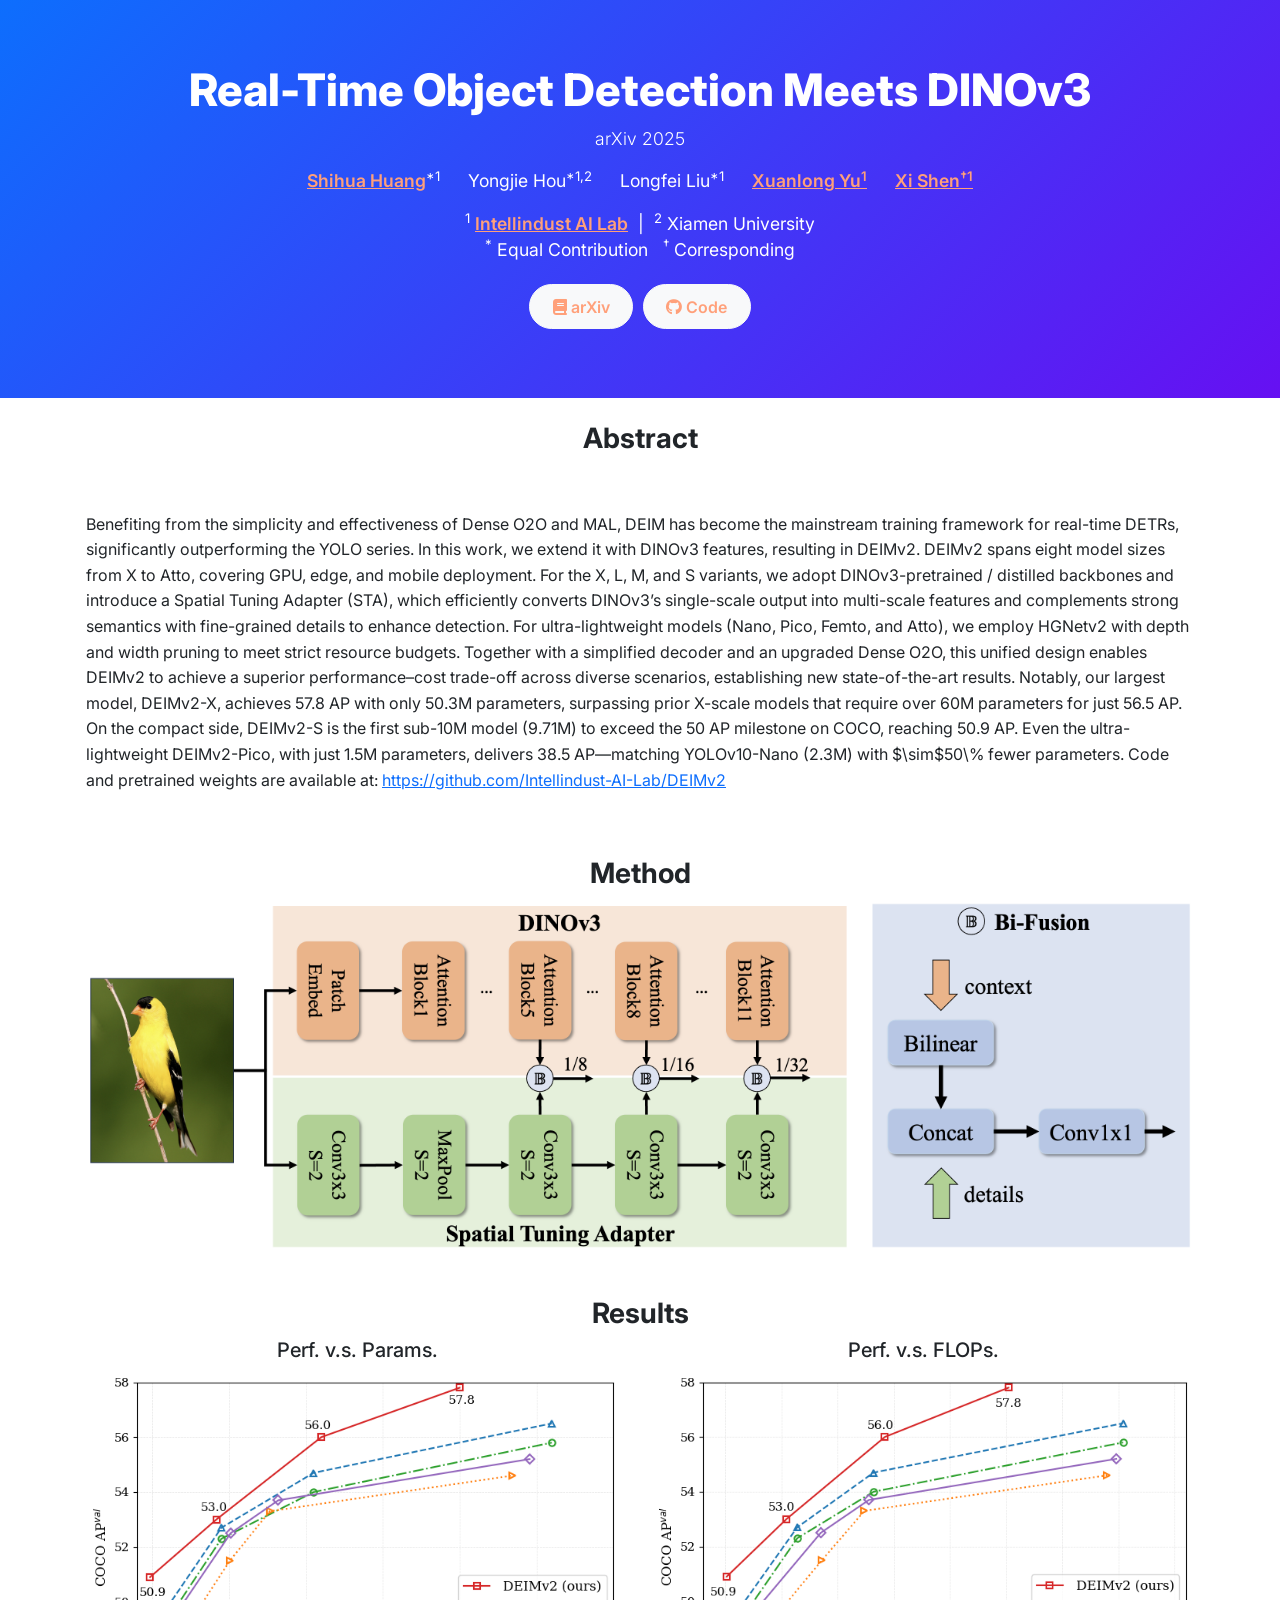
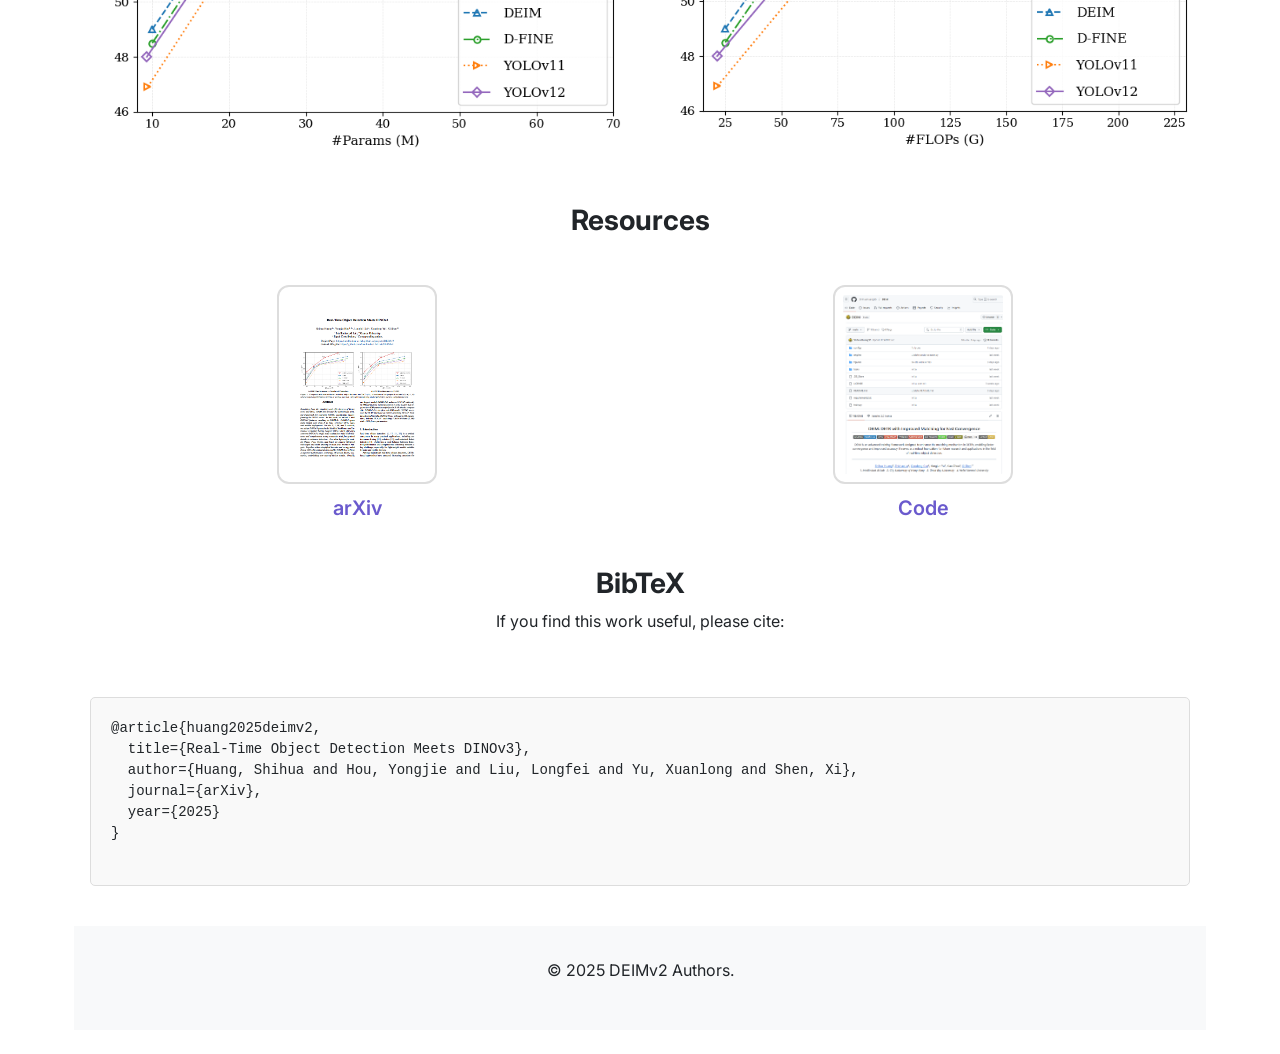
==== projects/DEIMv2/index.html @ 90c1ca6a "Update index.html update arxiv link" ====
<!DOCTYPE html>
<html lang="en">
<head>
  <title>DEIMv2</title>
  <meta charset="utf-8">
  <meta name="description" content="Real-Time Object Detection Meets DINOv3">
  <meta name="viewport" content="width=device-width, initial-scale=1">

  <!-- Open Graph / Social -->
  <meta property="og:title" content="DEIMv2"/>
  <meta property="og:description" content="Real-Time Object Detection Meets DINOv3"/>
  <meta property="og:type" content="website"/>
  <meta property="og:url" content="https://intellindust-ai-lab.github.io/projects/DEIMv2/"/>
  <meta property="og:image" content="resrc/DEIM.png"/>

  <!-- Twitter -->
  <meta name="twitter:card" content="summary_large_image"/>
  <meta name="twitter:title" content="DEIMv2"/>
  <meta name="twitter:description" content="Real-Time Object Detection Meets DINOv3"/>
  <meta name="twitter:image" content="resrc/teaser_a.png"/>

  <!-- Fonts & CSS -->
  <link href="https://fonts.googleapis.com/css2?family=Inter:wght@400;600;800&display=swap" rel="stylesheet">
  <link href="https://cdn.jsdelivr.net/npm/bootstrap@5.3.2/dist/css/bootstrap.min.css" rel="stylesheet">
  <link href="https://cdnjs.cloudflare.com/ajax/libs/font-awesome/6.4.0/css/all.min.css" rel="stylesheet">

  <style>
    body { font-family: 'Inter', sans-serif; }
    h1, h2, h3, h4 { font-weight: 700; }

    .hero {
      text-align: center;
      padding: 4rem 1rem;
      background: linear-gradient(135deg, #0d6efd, #6610f2);
      color: white;
    }
    .hero h1 { font-size: 2.8rem; font-weight: 800; }
    .hero p { font-size: 1.1rem; }
    .hero a {
              color: #FFA07A !important;
              font-weight: 600;
            }
            .hero a:hover {
              color: #ffd700 !important; /* gold hover */
            }

    .btn-custom {
      margin: 0.3rem;
      border-radius: 2rem;
      padding: 0.6rem 1.4rem;
    }

    .section { padding: 1.5rem 1rem; }
    .img-hover:hover { transform: scale(1.03); transition: 0.3s ease; }
    pre { background: #f8f9fa; padding: 1rem; border-radius: 0.5rem; }
    footer { padding: 2rem; text-align: center; background: #f8f9fa; margin-top: 2rem; }

    /* 📱 Mobile adjustments */
    @media (max-width: 768px) {
      .hero { padding: 2rem 1rem; }
      .hero h1 { font-size: 1.8rem; }
      .hero p { font-size: 1rem; }
      .section { padding: 2rem 1rem; }
      pre { font-size: 0.85rem; overflow-x: auto; }
    }

    /* 让所有资源卡片里的图片统一高度、底端对齐 */
  .res-card {
    display: flex;
    flex-direction: column;
    align-items: center;
    justify-content: flex-end;
    height: 100%;
    padding: 15px;
    border-radius: 15px;
    background: #ffffff0d; /* 半透明背景，可选 */
    transition: transform 0.2s ease, box-shadow 0.2s ease;
  }

  .res-card img {
    max-height: 200px; /* 控制统一高度 */
    object-fit: contain; /* 保证比例 */
    border: 2px solid #ddd; /* 图片边框 */
    border-radius: 12px;
    padding: 8px;
    background: #fff; /* 白色背景衬托图标 */
    transition: border-color 0.3s ease, transform 0.2s ease;
  }

  .res-card:hover {
    transform: translateY(-5px);
    box-shadow: 0 8px 20px rgba(0,0,0,0.2);
  }

  .res-card img:hover {
    border-color: #6a5acd; /* hover 时边框高亮（紫色系） */
    transform: scale(1.05);
  }

  .res-card h5 {
    margin-top: 12px;
    font-weight: 600;
    color: #6a5acd; /* 浅色文字，与紫色背景协调 */
}
  </style>
</head>
<body>

<!-- Hero Section -->
<div class="hero">
  <h1>Real-Time Object Detection Meets DINOv3</h1>
  <p class="lead">arXiv 2025</p>
  <p class="author-list">
    <a href="http://www.shihuahuang.cn/">Shihua Huang</a><sup>*1</sup> &emsp;
    Yongjie Hou<sup>*1,2</sup> &emsp;
    Longfei Liu<sup>*1</sup> &emsp;
    <a href="https://xuanlong-yu.github.io/"> Xuanlong Yu<sup>1</sup></a> &emsp;
    <a href="https://xishen0220.github.io/">Xi Shen<sup>†1</sup></a>
  </p>
  <p>
    <sup>1</sup> <a href="https://github.com/Intellindust-AI-Lab">Intellindust AI Lab</a> &nbsp;|&nbsp;
    <sup>2</sup> Xiamen University <br>
    <sup>*</sup> Equal Contribution &nbsp; <sup>†</sup> Corresponding
  </p>
  <div class="d-flex justify-content-center flex-wrap">
    <a href="https://arxiv.org/pdf/2509.20787" class="btn btn-light btn-custom"><i class="fas fa-book"></i> arXiv</a>
    <a href="https://github.com/Intellindust-AI-Lab/DEIMv2" class="btn btn-light btn-custom"><i class="fab fa-github"></i> Code</a>
    <!--  <a href="resrc/DEIM-Slides.pdf" class="btn btn-light btn-custom"><i class="fas fa-file-powerpoint"></i> Slides</a>
    <a href="resrc/CVPR2025_DEIM_poster.pdf" class="btn btn-light btn-custom"><i class="fas fa-image"></i> Poster</a>-->
  </div>
</div>


<!-- Abstract -->
<div class="container section text-center">
  <h3>Abstract</h3>
</div>
<div class="container section">
  <p style="line-height:1.6;">
    Benefiting from the simplicity and effectiveness of Dense O2O and MAL, DEIM has become the mainstream training framework for real-time DETRs, significantly outperforming the YOLO series. 
    In this work, we extend it with DINOv3 features, resulting in DEIMv2. DEIMv2 spans eight model sizes from X to Atto, covering GPU, edge, and mobile deployment. 
    For the X, L, M, and S variants, we adopt DINOv3-pretrained / distilled backbones and introduce a Spatial Tuning Adapter (STA), which efficiently converts DINOv3’s single-scale output into multi-scale features and complements strong semantics with fine-grained details to enhance detection. 
    For ultra-lightweight models (Nano, Pico, Femto, and Atto), we employ HGNetv2 with depth and width pruning to meet strict resource budgets. 
    Together with a simplified decoder and an upgraded Dense O2O, this unified design enables DEIMv2 to achieve a superior performance–cost trade-off across diverse scenarios, establishing new state-of-the-art results.
    Notably, our largest model, DEIMv2-X, achieves 57.8 AP with only 50.3M parameters, surpassing prior X-scale models that require over 60M parameters for just 56.5 AP. On the compact side, DEIMv2-S is the first sub-10M model (9.71M) to exceed the 50 AP milestone on COCO, reaching 50.9 AP. Even the ultra-lightweight DEIMv2-Pico, with just 1.5M parameters, delivers 38.5 AP—matching YOLOv10-Nano (2.3M) with $\sim$50\% fewer parameters. Code and pretrained weights are available at: <a href="https://github.com/Intellindust-AI-Lab/DEIMv2">https://github.com/Intellindust-AI-Lab/DEIMv2</a>
  </p>
</div>

<!-- Method -->
<div class="container section text-center">
  <h3>Method</h3>
  <img src="resrc/STA.png" alt="DEIMv2 STA method diagram" class="img-fluid img-hover">
</div>

<!-- Results -->
<div class="container section text-center">
  <h3>Results</h3>
  <div class="row text-center g-4">
    <div class="col-md-6 col-12">
      <h5>Perf. v.s. Params.</h5>
      <img src="resrc/teaser_a.png" alt="Convergence" class="img-fluid img-hover">
    </div>
    <div class="col-md-6 col-12">
      <h5>Perf. v.s. FLOPs.</h5>
      <img src="resrc/teaser_b.png" alt="Performance" class="img-fluid img-hover">
    </div>
  </div>
</div>

<!-- Resources -->
<div class="container section text-center">
  <h3>Resources</h3>
  <br>
  <div class="row g-6">
    <div class="col-md-6 col-12">
      <div class="res-card">
        <a href="https://arxiv.org/pdf/2509.20787">
          <img src="resrc/arxiv.png" alt="arxiv" class="img-fluid img-hover">
        </a>
        <h5>arXiv</h5>
      </div>
    </div>

    <div class="col-md-6 col-12">
      <div class="res-card">
        <a href="https://github.com/Intellindust-AI-Lab/DEIMv2">
          <img src="resrc/github.png" alt="github" class="img-fluid img-hover">
        </a>
        <h5>Code</h5>
      </div>
    </div>
    <!-- 
    <div class="col-md-4 col-12">
      <div class="res-card">
        <a href="resrc/DEIM-Slides.pdf">
          <img src="resrc/slides.png" alt="slides" class="img-fluid img-hover">
        </a>
        <h5>Slides</h5>
      </div>
    </div>-- >
  </div>
</div>

<!-- BibTeX -->
<div class="container section text-center">
  <h3>BibTeX</h3>
  <p>If you find this work useful, please cite:</p>
</div>
<div class="container section">
  <pre style="background-color: #f9f9f9; padding: 20px; border-radius: 5px; border: 1px solid #ddd; font-size: 14px; text-align: left; white-space: pre-wrap; word-wrap: break-word;">
@article{huang2025deimv2,
  title={Real-Time Object Detection Meets DINOv3},
  author={Huang, Shihua and Hou, Yongjie and Liu, Longfei and Yu, Xuanlong and Shen, Xi},
  journal={arXiv},
  year={2025}
}
  </pre>
</div>

<!-- Footer -->
<footer>
  <p>&#169; 2025 DEIMv2 Authors.</p>
</footer>

<script src="https://cdn.jsdelivr.net/npm/bootstrap@5.3.2/dist/js/bootst
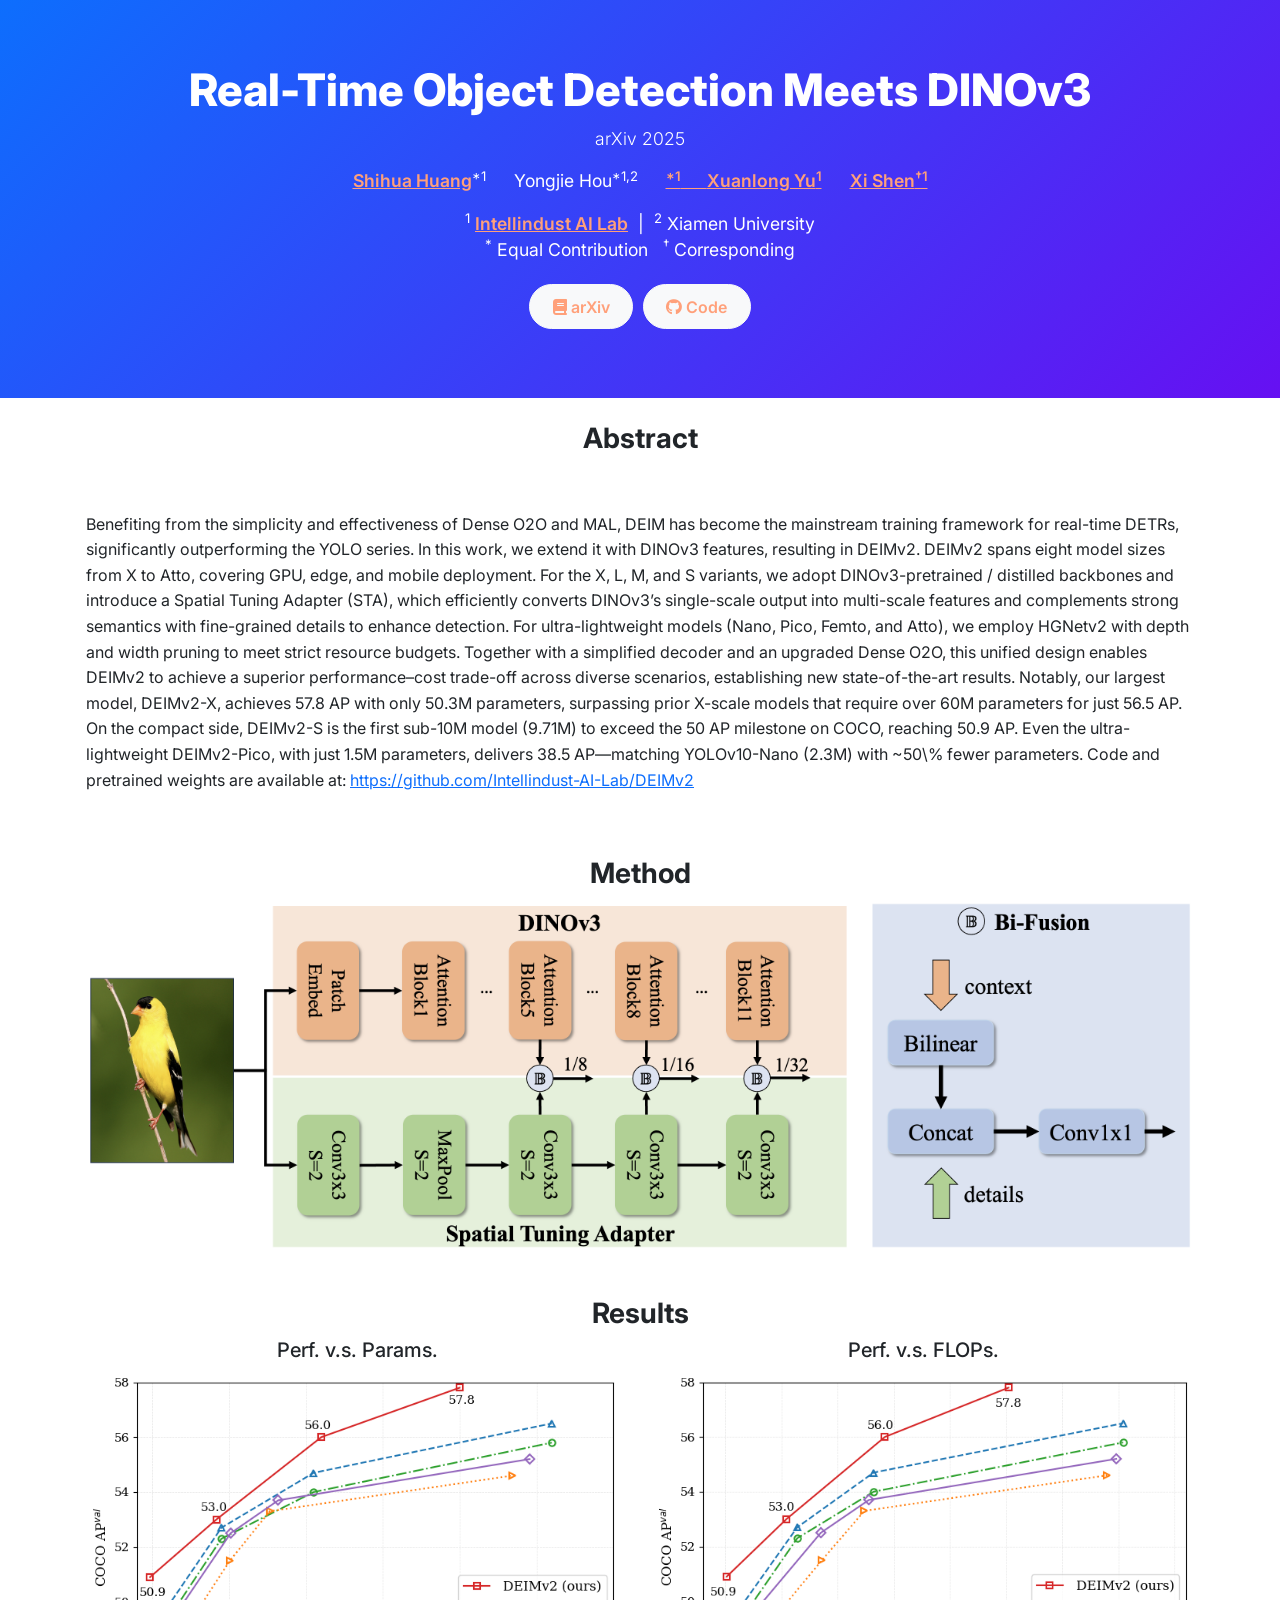
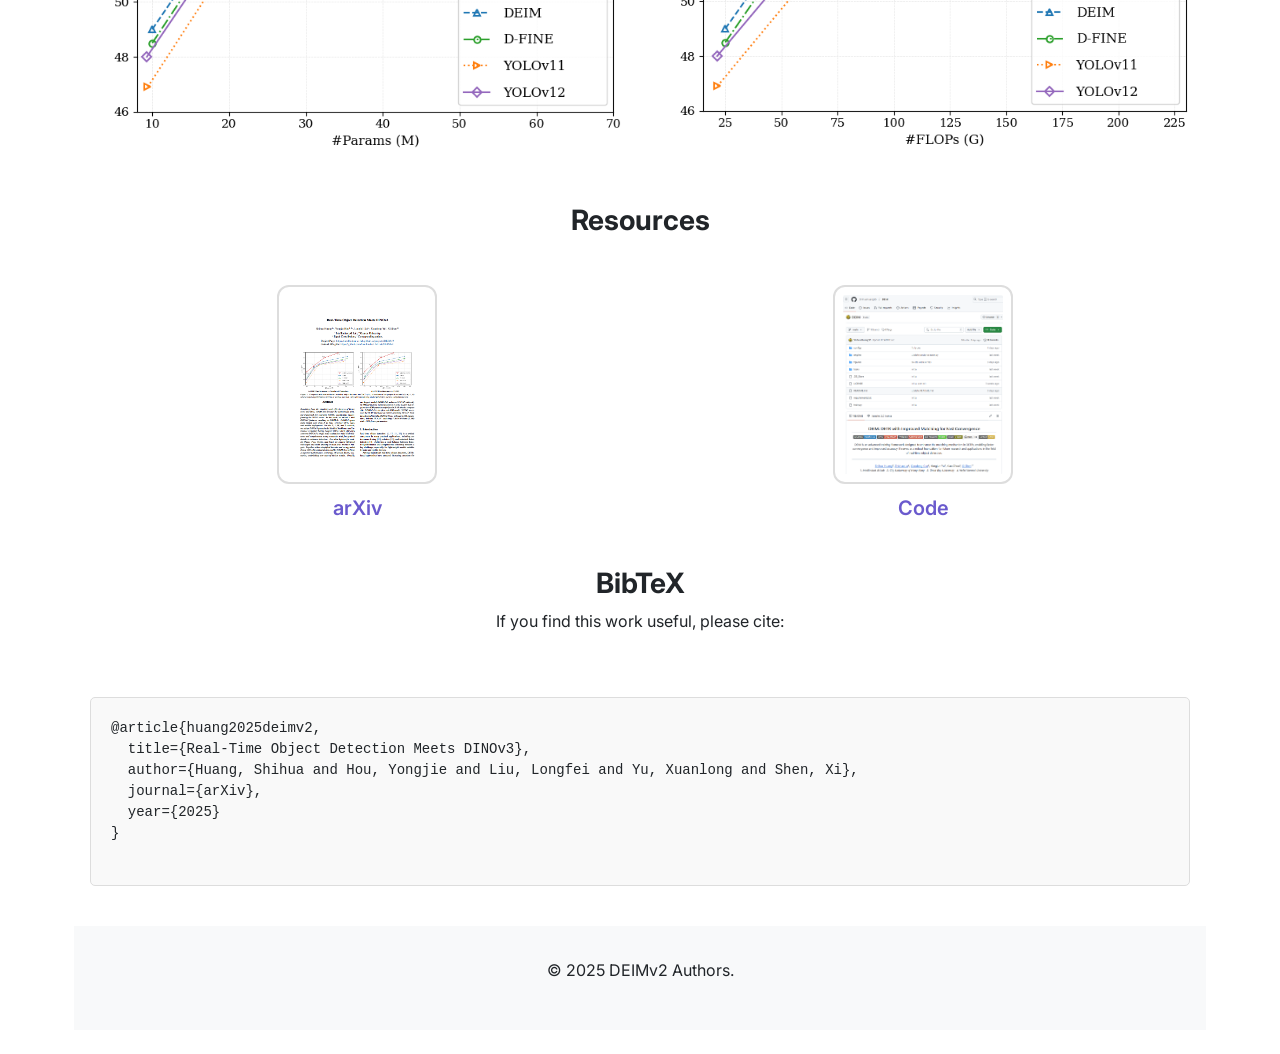
==== commit ac5d8239: "Update index.html" ====
--- a/projects/DEIMv2/index.html
+++ b/projects/DEIMv2/index.html
@@ -113,7 +113,7 @@
   <p class="author-list">
     <a href="http://www.shihuahuang.cn/">Shihua Huang</a><sup>*1</sup> &emsp;
     Yongjie Hou<sup>*1,2</sup> &emsp;
-    Longfei Liu<sup>*1</sup> &emsp;
+    <a href="https://capsule2077.github.io/" Longfei Liu</a><sup>*1</sup> &emsp;
     <a href="https://xuanlong-yu.github.io/"> Xuanlong Yu<sup>1</sup></a> &emsp;
     <a href="https://xishen0220.github.io/">Xi Shen<sup>†1</sup></a>
   </p>
@@ -142,7 +142,7 @@
     For the X, L, M, and S variants, we adopt DINOv3-pretrained / distilled backbones and introduce a Spatial Tuning Adapter (STA), which efficiently converts DINOv3’s single-scale output into multi-scale features and complements strong semantics with fine-grained details to enhance detection. 
     For ultra-lightweight models (Nano, Pico, Femto, and Atto), we employ HGNetv2 with depth and width pruning to meet strict resource budgets. 
     Together with a simplified decoder and an upgraded Dense O2O, this unified design enables DEIMv2 to achieve a superior performance–cost trade-off across diverse scenarios, establishing new state-of-the-art results.
-    Notably, our largest model, DEIMv2-X, achieves 57.8 AP with only 50.3M parameters, surpassing prior X-scale models that require over 60M parameters for just 56.5 AP. On the compact side, DEIMv2-S is the first sub-10M model (9.71M) to exceed the 50 AP milestone on COCO, reaching 50.9 AP. Even the ultra-lightweight DEIMv2-Pico, with just 1.5M parameters, delivers 38.5 AP—matching YOLOv10-Nano (2.3M) with $\sim$50\% fewer parameters. Code and pretrained weights are available at: <a href="https://github.com/Intellindust-AI-Lab/DEIMv2">https://github.com/Intellindust-AI-Lab/DEIMv2</a>
+    Notably, our largest model, DEIMv2-X, achieves 57.8 AP with only 50.3M parameters, surpassing prior X-scale models that require over 60M parameters for just 56.5 AP. On the compact side, DEIMv2-S is the first sub-10M model (9.71M) to exceed the 50 AP milestone on COCO, reaching 50.9 AP. Even the ultra-lightweight DEIMv2-Pico, with just 1.5M parameters, delivers 38.5 AP—matching YOLOv10-Nano (2.3M) with ~50\% fewer parameters. Code and pretrained weights are available at: <a href="https://github.com/Intellindust-AI-Lab/DEIMv2">https://github.com/Intellindust-AI-Lab/DEIMv2</a>
   </p>
 </div>
 
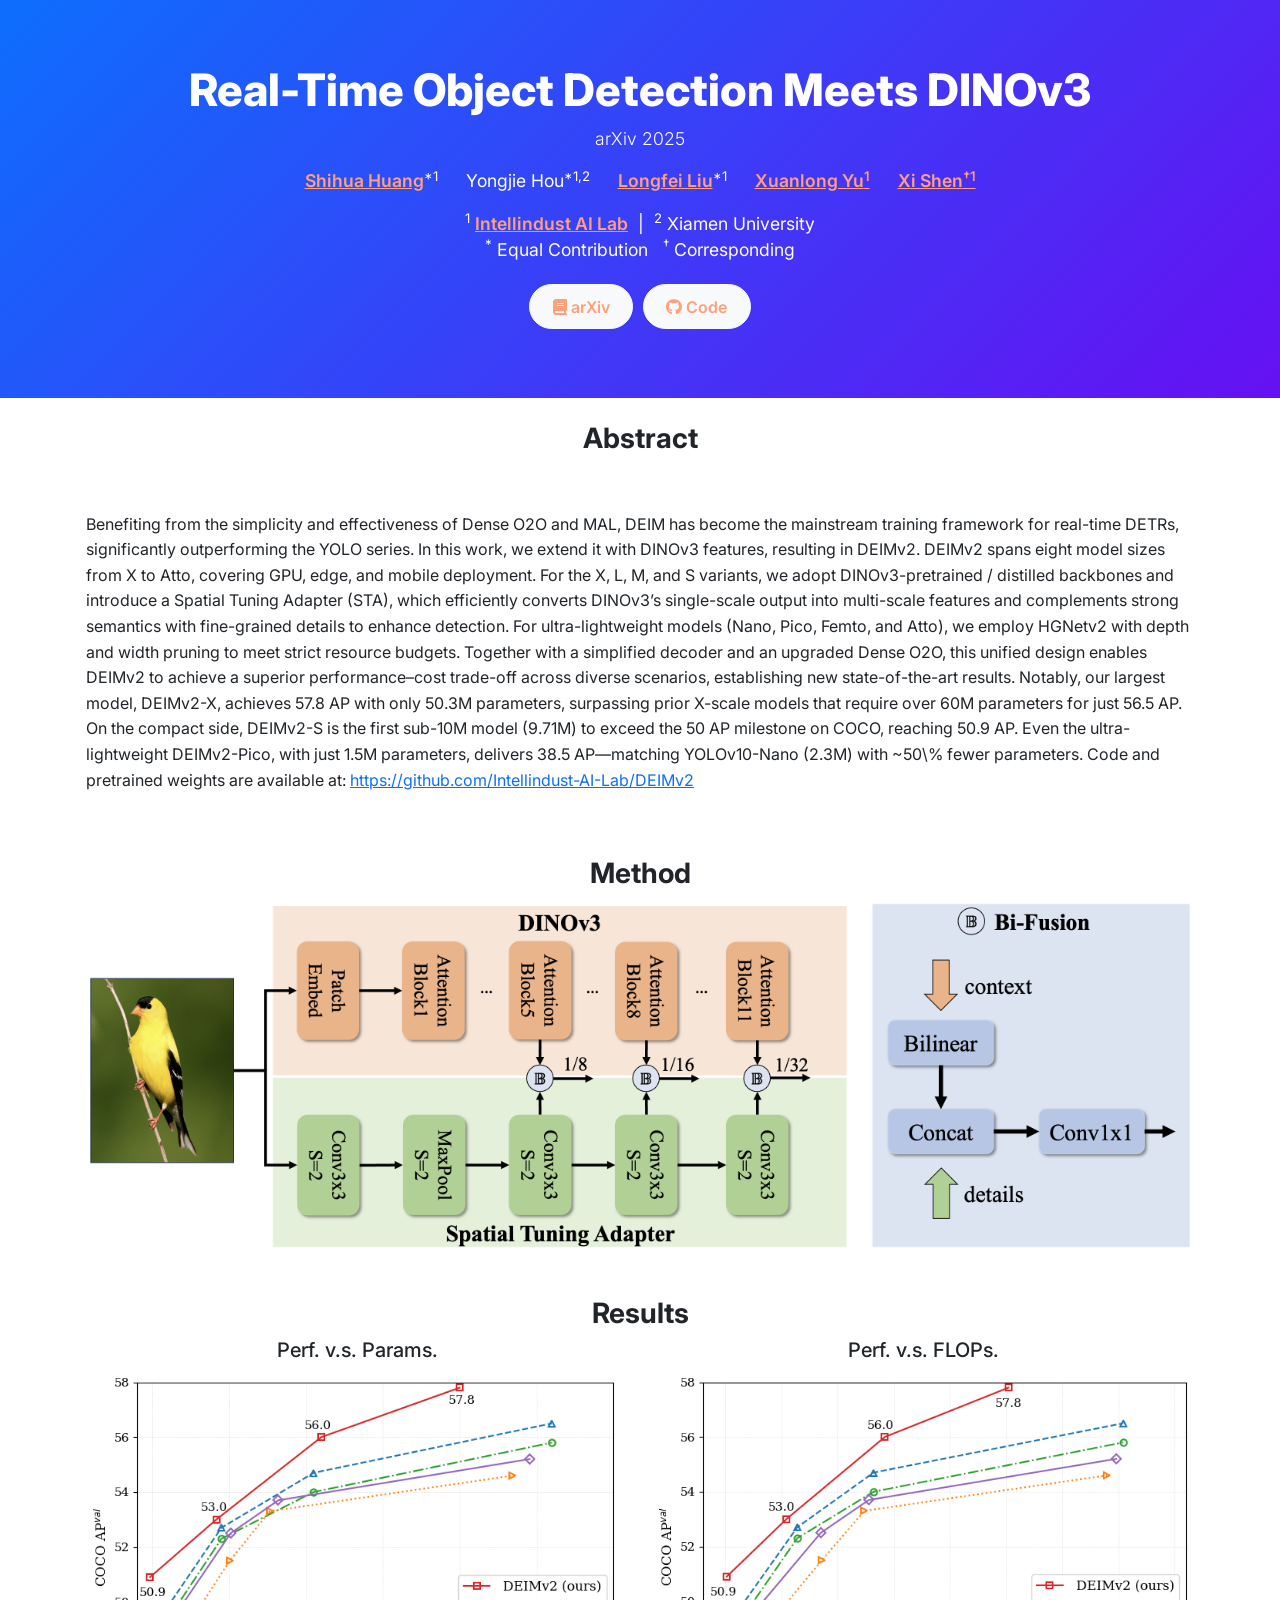
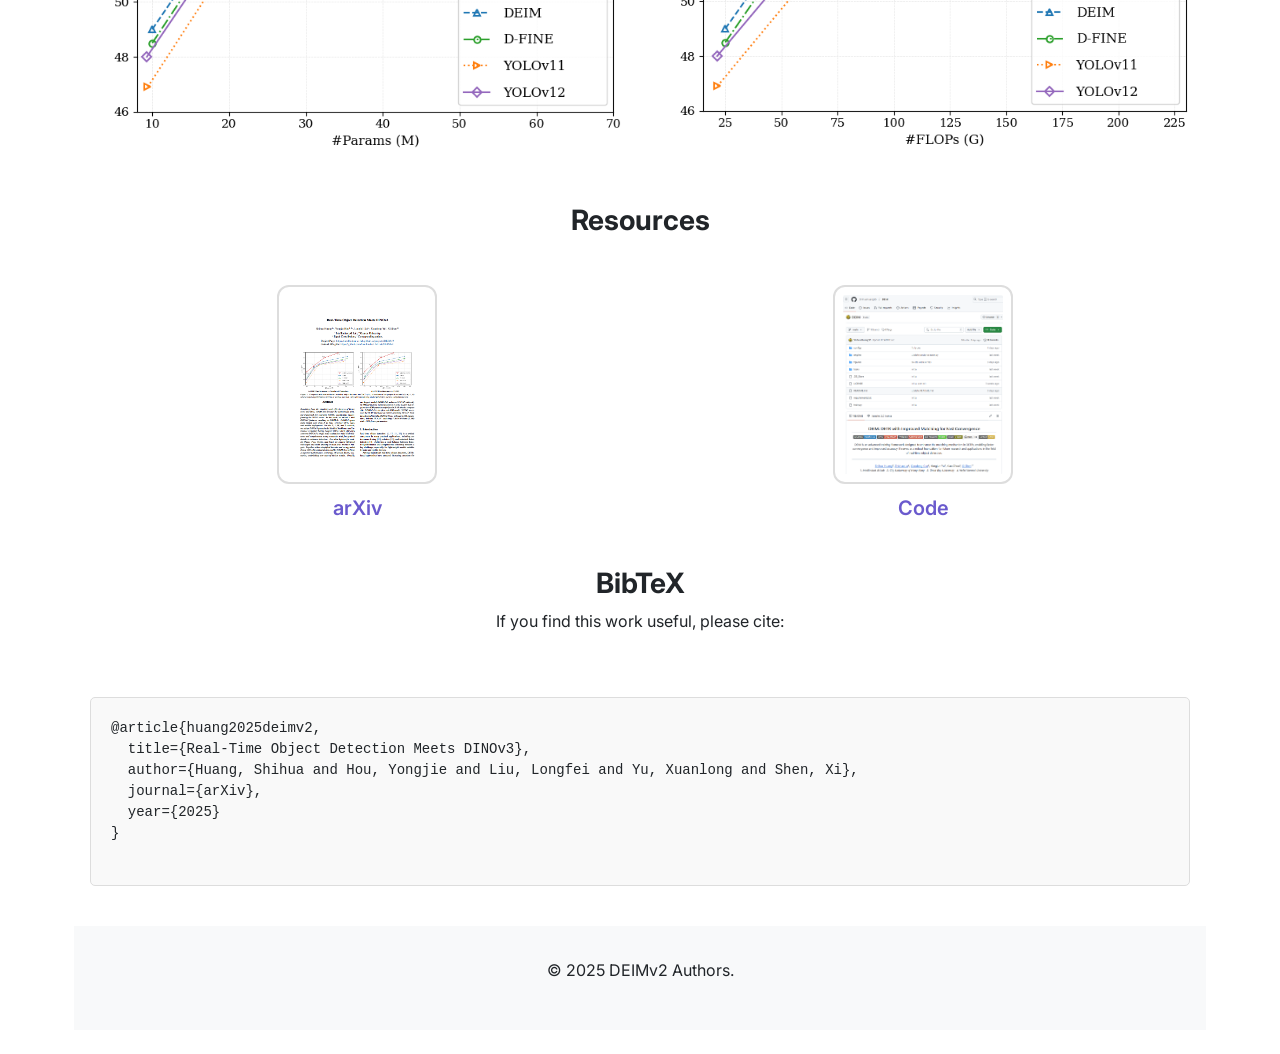
==== commit 1991d52f: "Update index.html" ====
--- a/projects/DEIMv2/index.html
+++ b/projects/DEIMv2/index.html
@@ -113,7 +113,7 @@
   <p class="author-list">
     <a href="http://www.shihuahuang.cn/">Shihua Huang</a><sup>*1</sup> &emsp;
     Yongjie Hou<sup>*1,2</sup> &emsp;
-    <a href="https://capsule2077.github.io/" Longfei Liu</a><sup>*1</sup> &emsp;
+    <a href="https://capsule2077.github.io/"> Longfei Liu</a><sup>*1</sup> &emsp;
     <a href="https://xuanlong-yu.github.io/"> Xuanlong Yu<sup>1</sup></a> &emsp;
     <a href="https://xishen0220.github.io/">Xi Shen<sup>†1</sup></a>
   </p>
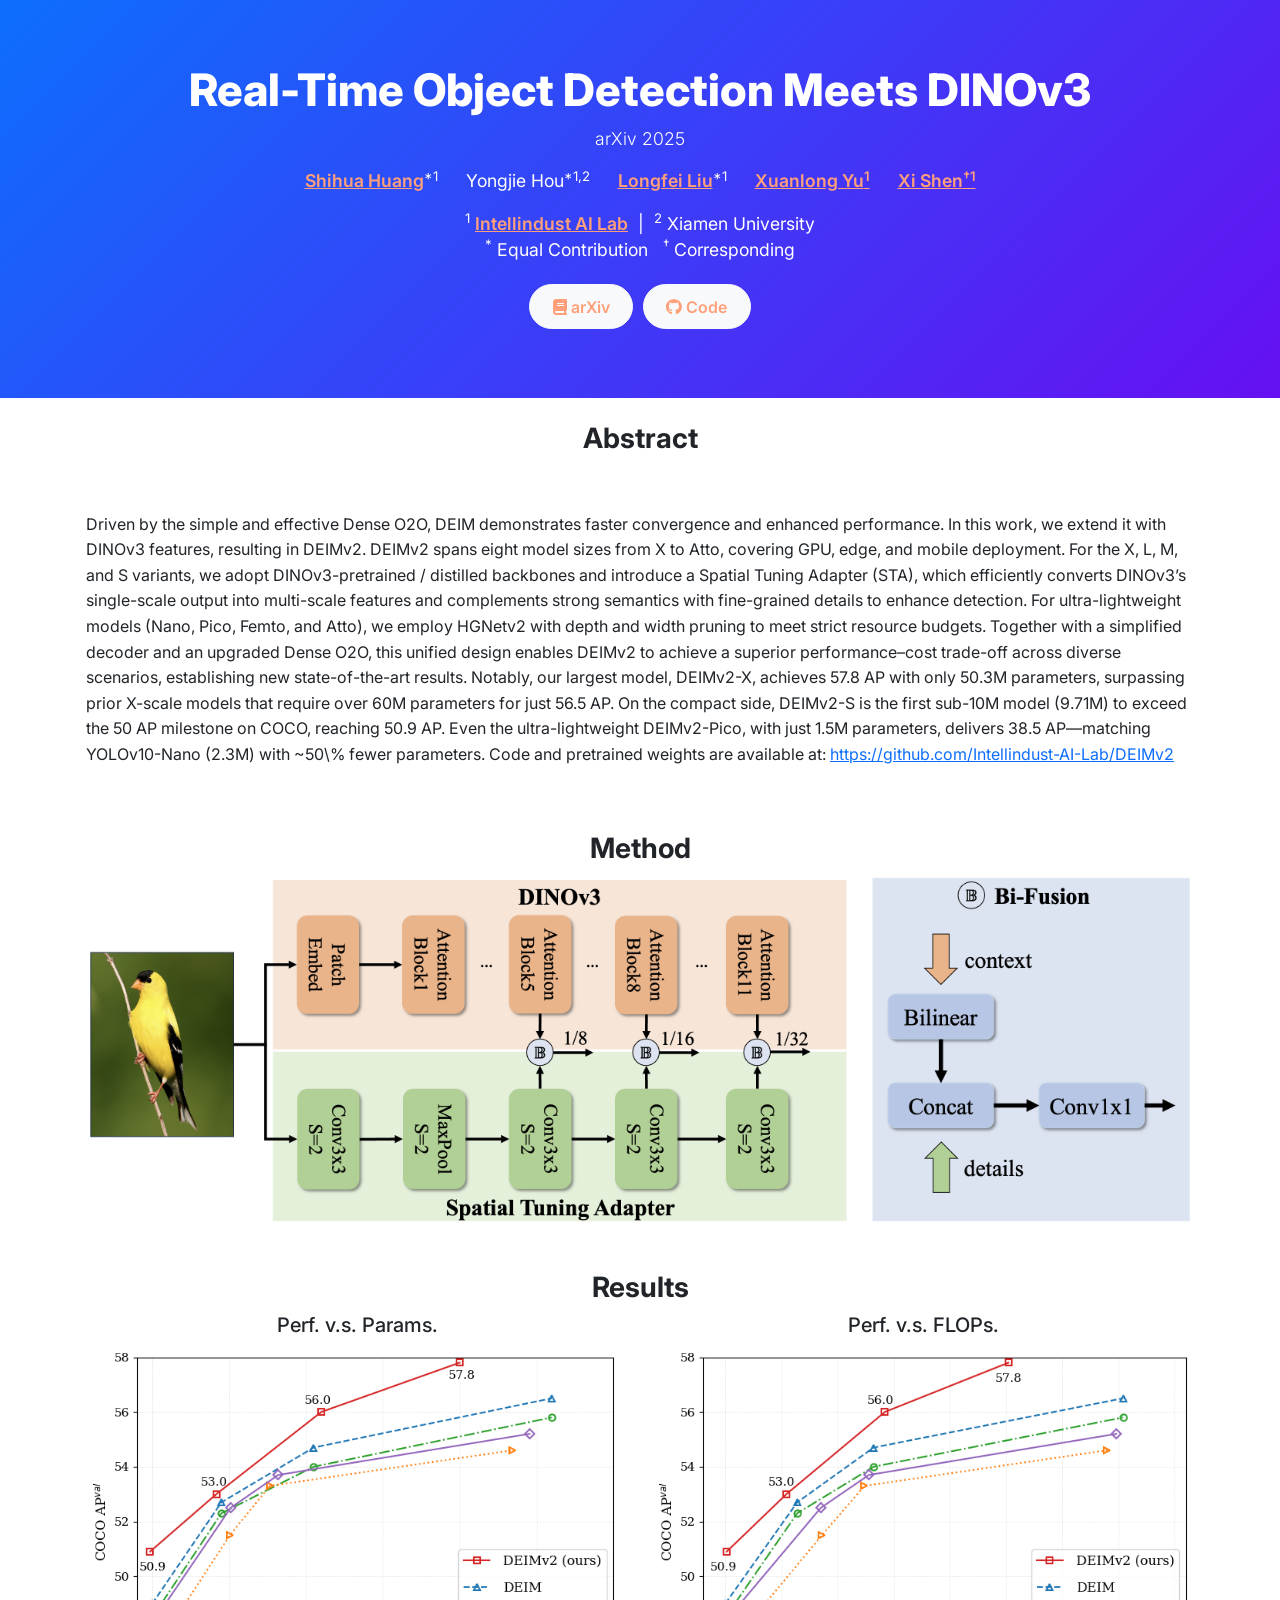
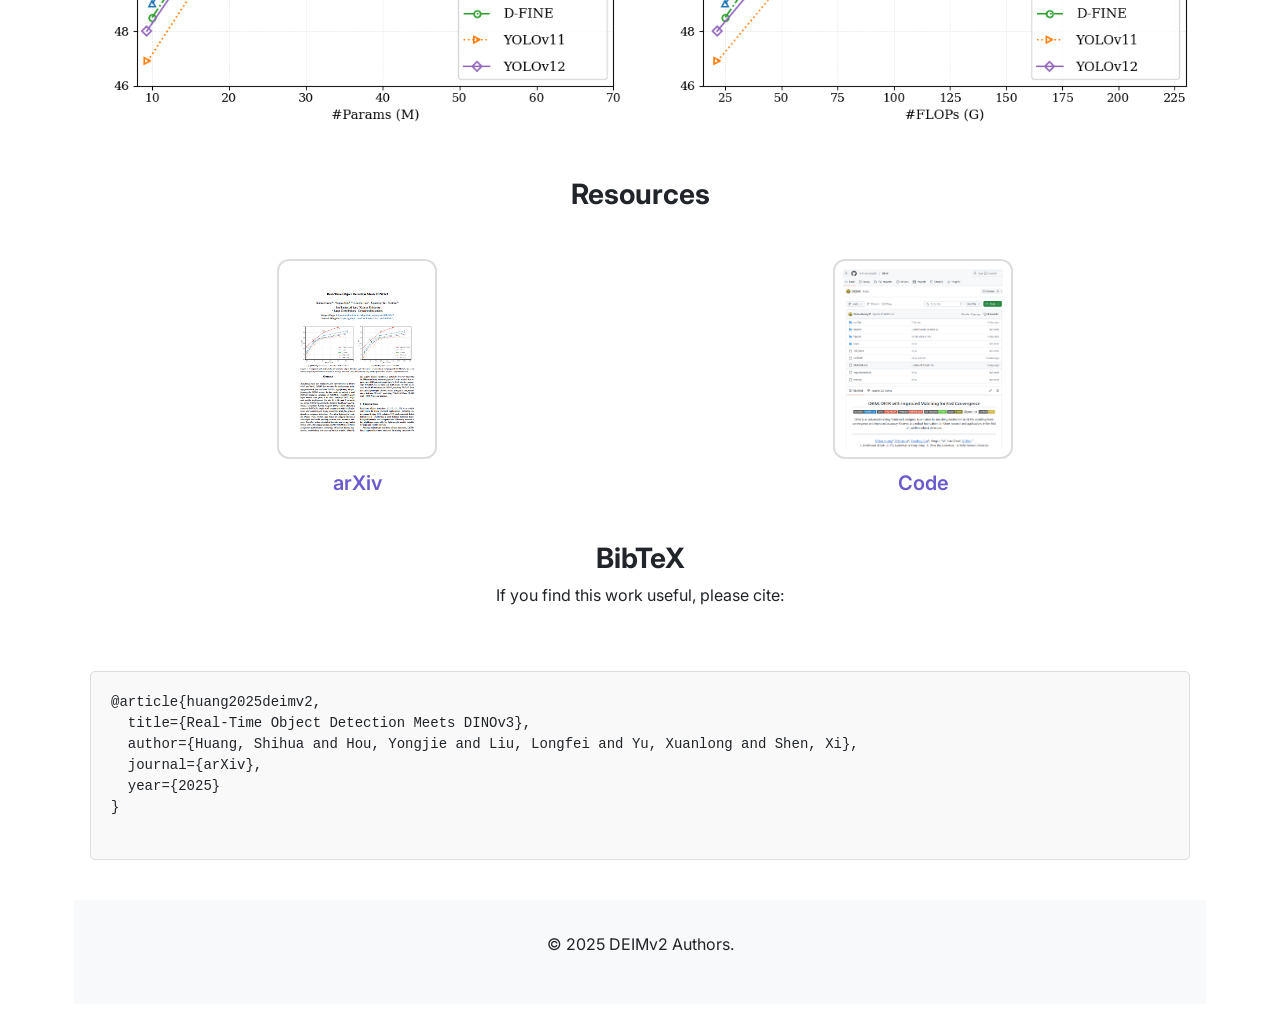
==== commit 082101f5: "update" ====
--- a/projects/DEIMv2/index.html
+++ b/projects/DEIMv2/index.html
@@ -137,7 +137,7 @@
 </div>
 <div class="container section">
   <p style="line-height:1.6;">
-    Benefiting from the simplicity and effectiveness of Dense O2O and MAL, DEIM has become the mainstream training framework for real-time DETRs, significantly outperforming the YOLO series. 
+    Driven by the simple and effective Dense O2O, DEIM demonstrates faster convergence and enhanced performance. 
     In this work, we extend it with DINOv3 features, resulting in DEIMv2. DEIMv2 spans eight model sizes from X to Atto, covering GPU, edge, and mobile deployment. 
     For the X, L, M, and S variants, we adopt DINOv3-pretrained / distilled backbones and introduce a Spatial Tuning Adapter (STA), which efficiently converts DINOv3’s single-scale output into multi-scale features and complements strong semantics with fine-grained details to enhance detection. 
     For ultra-lightweight models (Nano, Pico, Femto, and Atto), we employ HGNetv2 with depth and width pruning to meet strict resource budgets. 
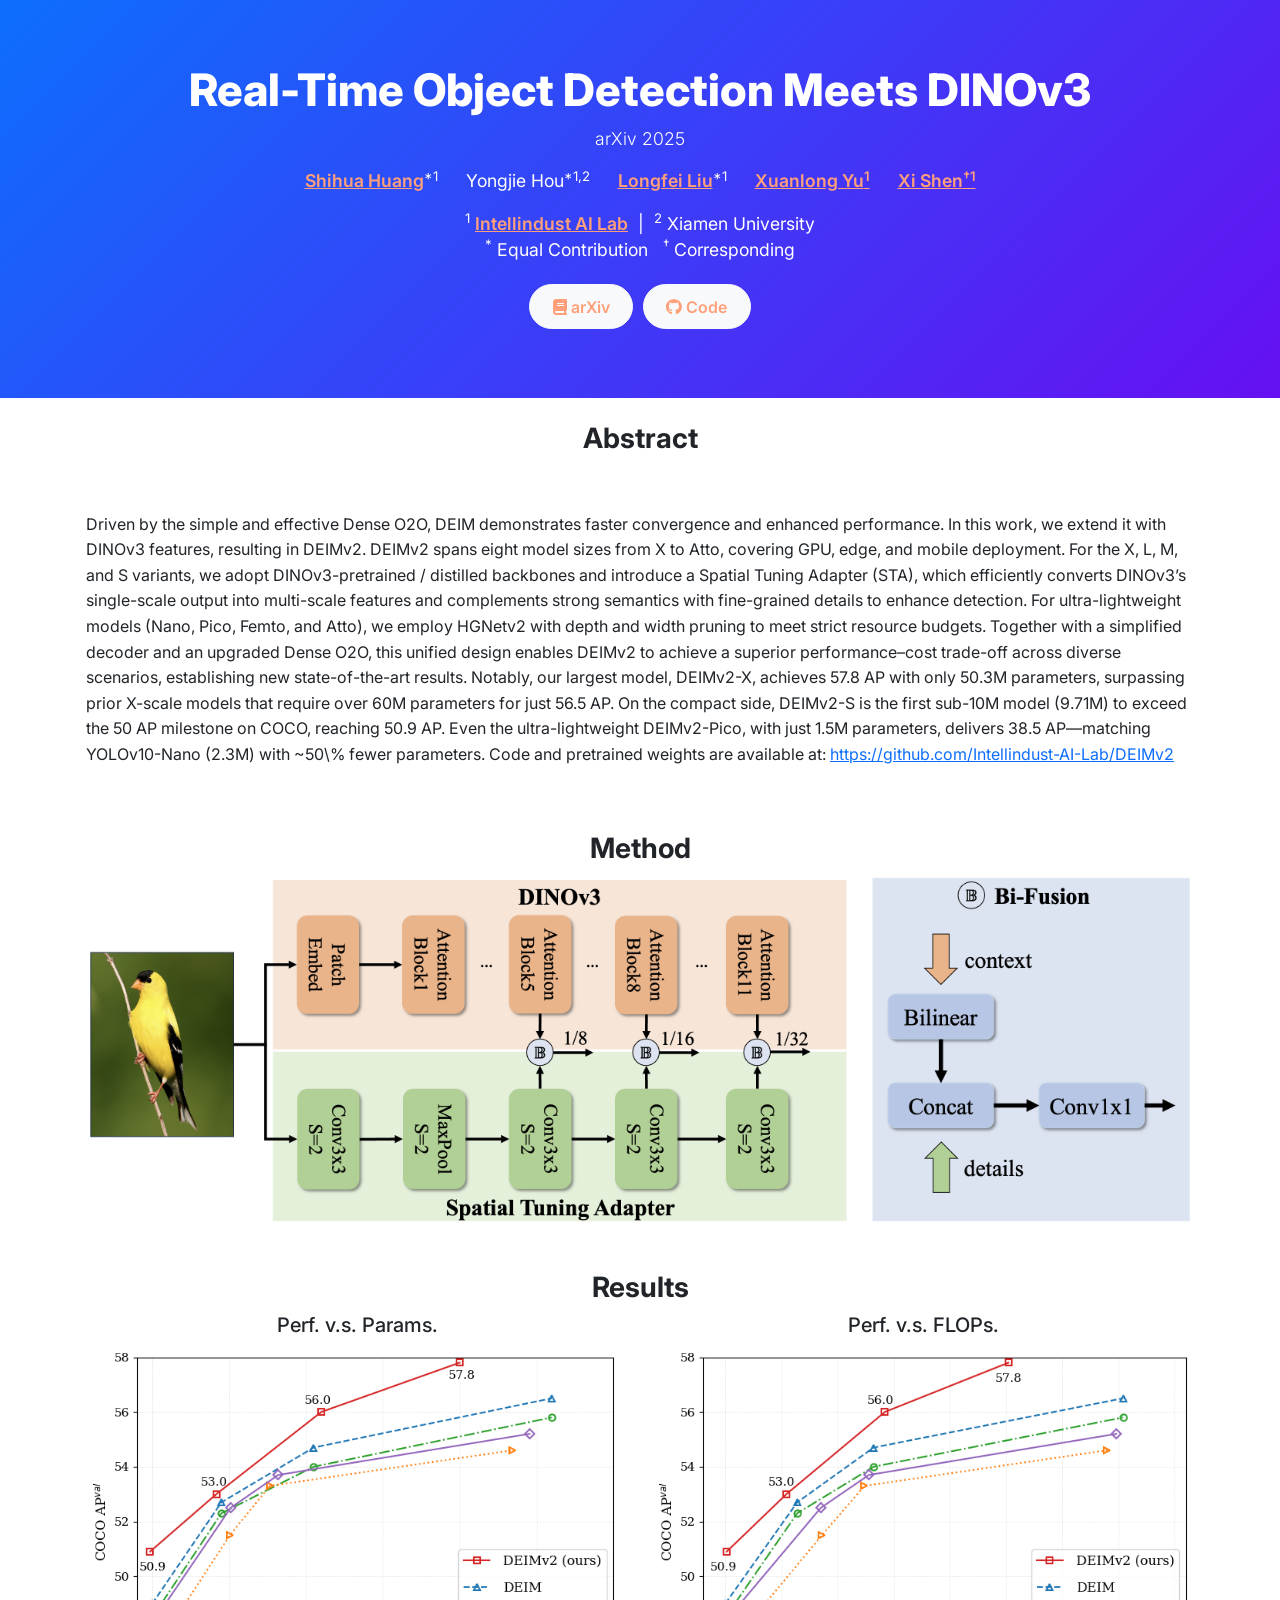
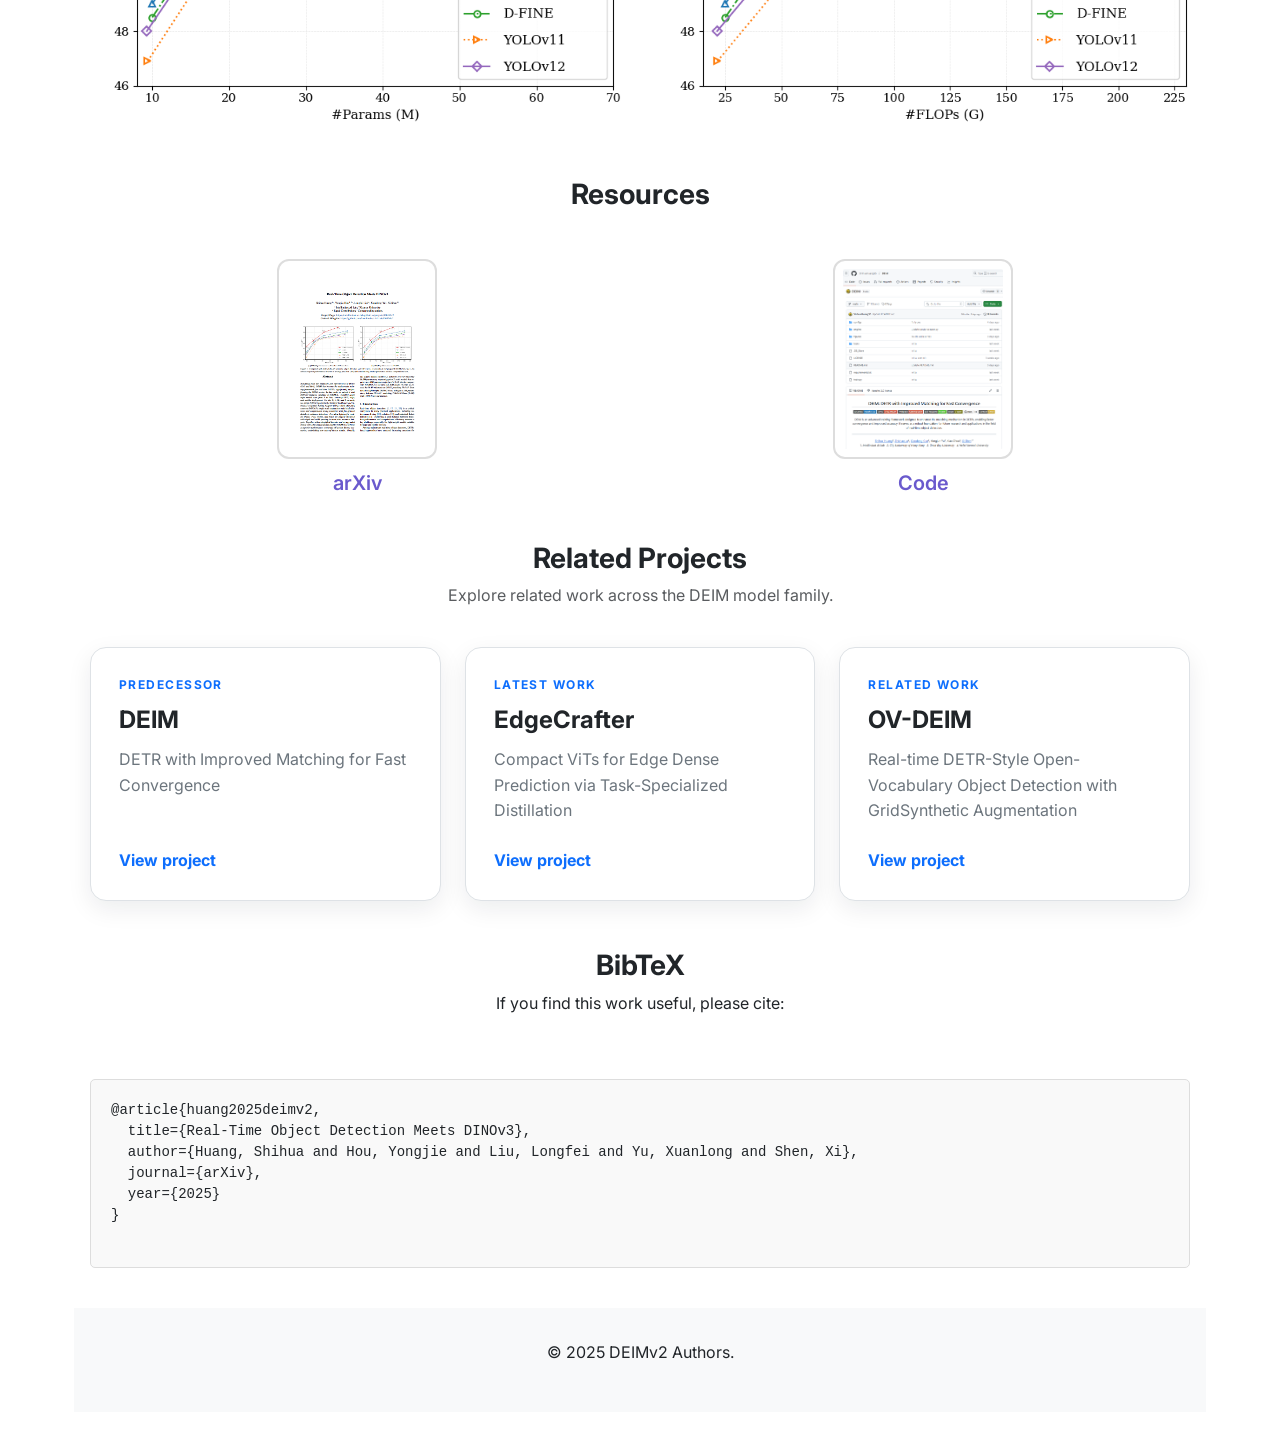
==== commit b8bddae7: "Add related project navigation" ====
--- a/projects/DEIMv2/index.html
+++ b/projects/DEIMv2/index.html
@@ -11,7 +11,7 @@
   <meta property="og:description" content="Real-Time Object Detection Meets DINOv3"/>
   <meta property="og:type" content="website"/>
   <meta property="og:url" content="https://intellindust-ai-lab.github.io/projects/DEIMv2/"/>
-  <meta property="og:image" content="resrc/DEIM.png"/>
+  <meta property="og:image" content="resrc/STA.png"/>
 
   <!-- Twitter -->
   <meta name="twitter:card" content="summary_large_image"/>
@@ -101,7 +101,61 @@
     margin-top: 12px;
     font-weight: 600;
     color: #6a5acd; /* 浅色文字，与紫色背景协调 */
-}
+  }
+
+  .related-project-card {
+    display: flex;
+    flex-direction: column;
+    height: 100%;
+    min-height: 210px;
+    padding: 1.75rem;
+    color: #212529;
+    text-align: left;
+    text-decoration: none;
+    background: #fff;
+    border: 1px solid #dee2e6;
+    border-radius: 1rem;
+    box-shadow: 0 8px 24px rgba(15, 23, 42, 0.08);
+    transition: transform 0.2s ease, border-color 0.2s ease, box-shadow 0.2s ease;
+  }
+
+  .related-project-card:hover {
+    color: #212529;
+    transform: translateY(-5px);
+    border-color: rgba(13, 110, 253, 0.4);
+    box-shadow: 0 14px 32px rgba(15, 23, 42, 0.14);
+  }
+
+  .related-project-card:focus-visible {
+    outline: 3px solid rgba(13, 110, 253, 0.35);
+    outline-offset: 4px;
+  }
+
+  .related-project-kicker {
+    margin-bottom: 0.75rem;
+    color: #0d6efd;
+    font-size: 0.75rem;
+    font-weight: 700;
+    letter-spacing: 0.12em;
+    text-transform: uppercase;
+  }
+
+  .related-project-card h4 {
+    margin-bottom: 0.75rem;
+    font-size: 1.5rem;
+  }
+
+  .related-project-card p {
+    margin-bottom: 1.5rem;
+    color: #6c757d;
+    line-height: 1.6;
+  }
+
+  .related-project-link {
+    margin-top: auto;
+    color: #0d6efd;
+    font-weight: 700;
+  }
   </style>
 </head>
 <body>
@@ -201,6 +255,40 @@
   </div>
 </div>
 
+<!-- Related Projects -->
+<div class="container section text-center" id="related-projects">
+  <h3>Related Projects</h3>
+  <p class="text-muted">Explore related work across the DEIM model family.</p>
+  <div class="row g-4 mt-2 justify-content-center">
+    <div class="col-lg-4 col-md-6 col-12">
+      <a href="https://www.shihuahuang.cn/DEIM/" target="_blank" rel="noopener noreferrer" class="related-project-card" aria-label="Visit the DEIM project page">
+        <span class="related-project-kicker">Predecessor</span>
+        <h4>DEIM</h4>
+        <p>DETR with Improved Matching for Fast Convergence</p>
+        <span class="related-project-link">View project</span>
+      </a>
+    </div>
+
+    <div class="col-lg-4 col-md-6 col-12">
+      <a href="https://intellindust-ai-lab.github.io/projects/EdgeCrafter/" target="_blank" rel="noopener noreferrer" class="related-project-card" aria-label="Visit the EdgeCrafter project page">
+        <span class="related-project-kicker">Latest work</span>
+        <h4>EdgeCrafter</h4>
+        <p>Compact ViTs for Edge Dense Prediction via Task-Specialized Distillation</p>
+        <span class="related-project-link">View project</span>
+      </a>
+    </div>
+
+    <div class="col-lg-4 col-md-6 col-12">
+      <a href="https://wleilei.github.io/ov-deim-project-page/" target="_blank" rel="noopener noreferrer" class="related-project-card" aria-label="Visit the OV-DEIM project page">
+        <span class="related-project-kicker">Related work</span>
+        <h4>OV-DEIM</h4>
+        <p>Real-time DETR-Style Open-Vocabulary Object Detection with GridSynthetic Augmentation</p>
+        <span class="related-project-link">View project</span>
+      </a>
+    </div>
+  </div>
+</div>
+
 <!-- BibTeX -->
 <div class="container section text-center">
   <h3>BibTeX</h3>
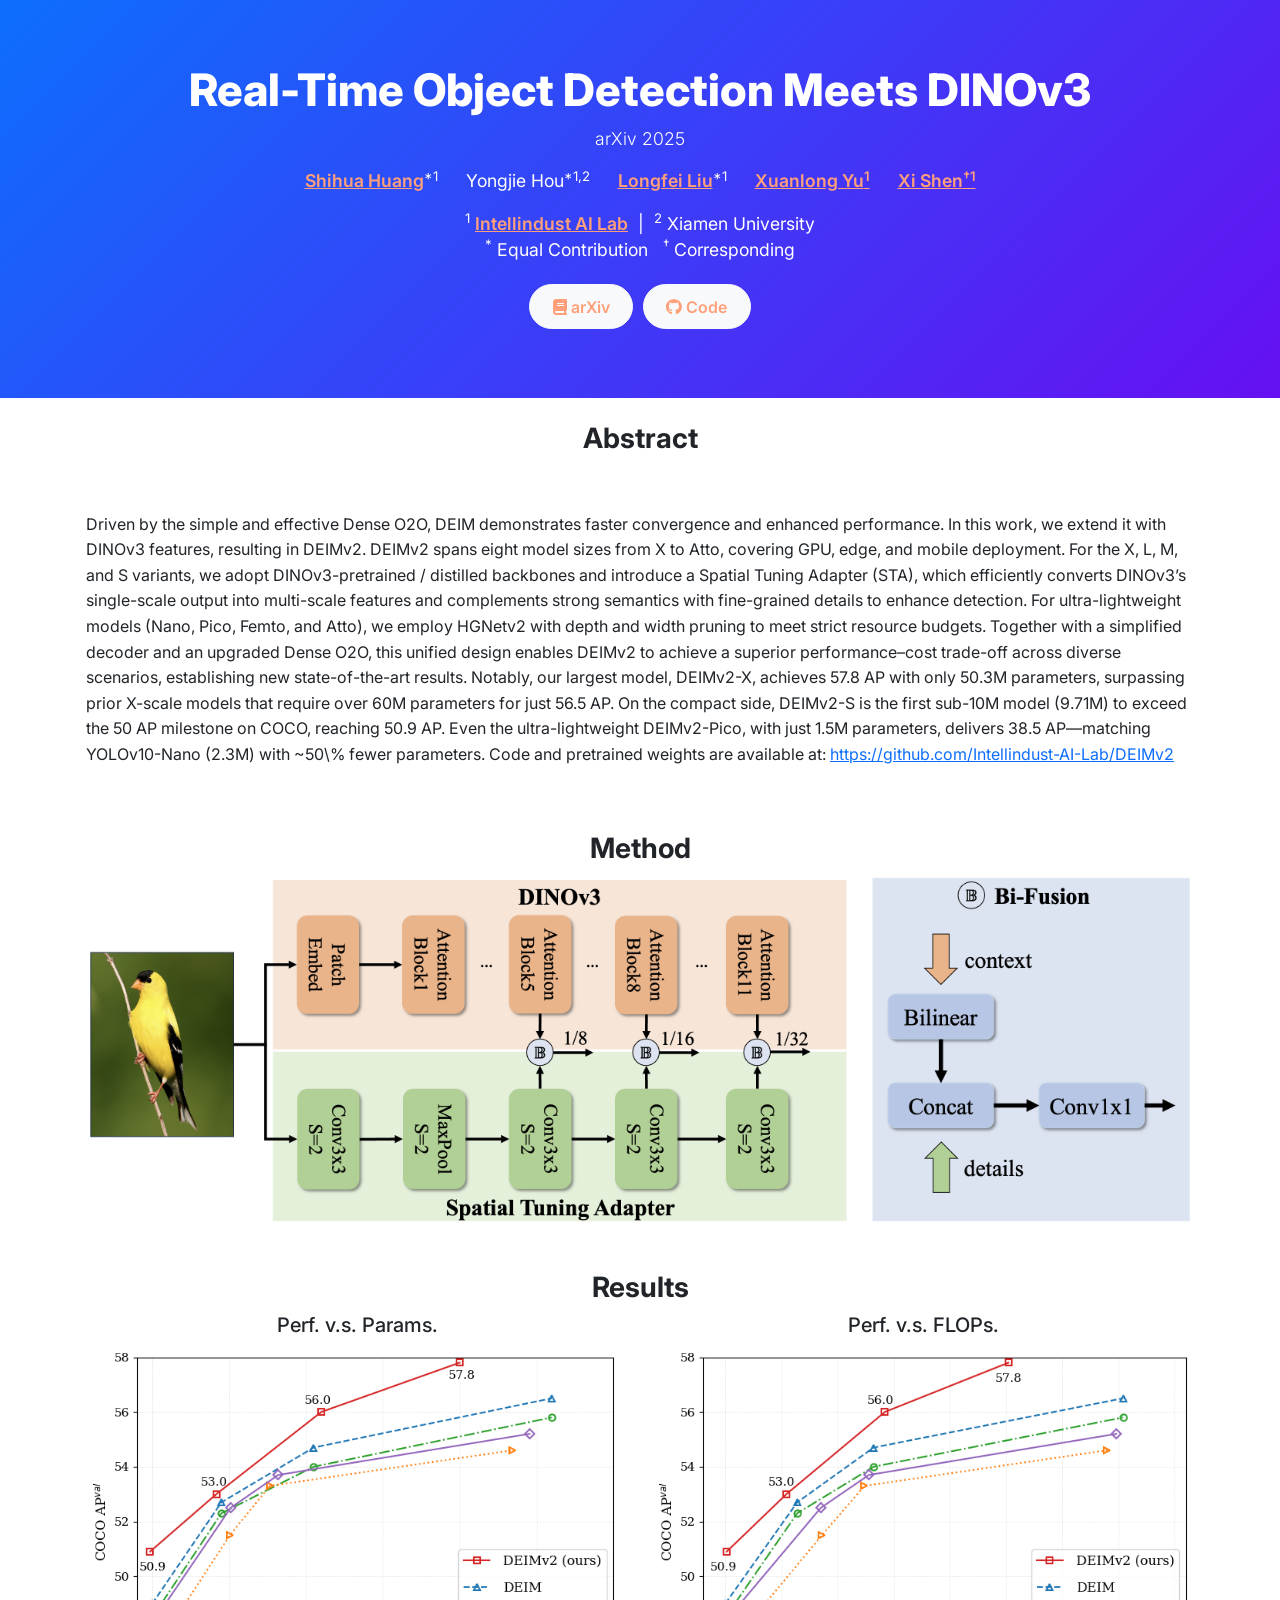
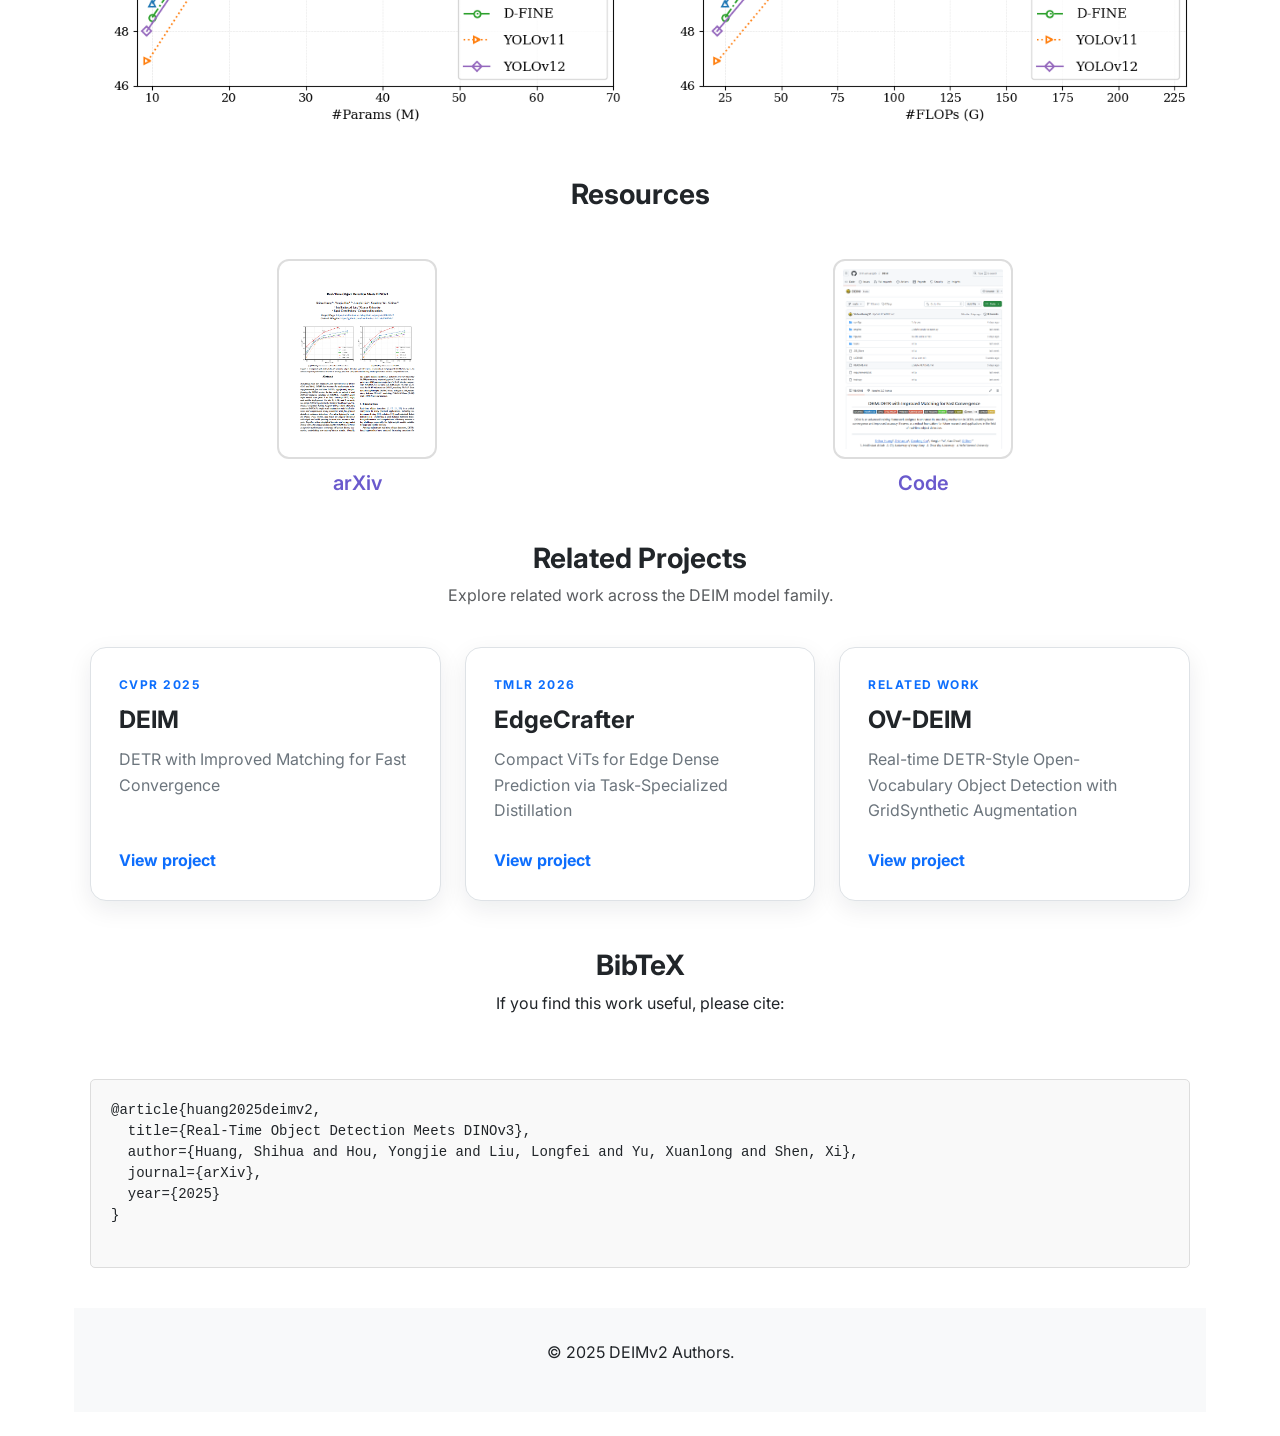
==== commit af956c51: "Add venues to related project cards" ====
--- a/projects/DEIMv2/index.html
+++ b/projects/DEIMv2/index.html
@@ -262,7 +262,7 @@
   <div class="row g-4 mt-2 justify-content-center">
     <div class="col-lg-4 col-md-6 col-12">
       <a href="https://www.shihuahuang.cn/DEIM/" target="_blank" rel="noopener noreferrer" class="related-project-card" aria-label="Visit the DEIM project page">
-        <span class="related-project-kicker">Predecessor</span>
+        <span class="related-project-kicker">CVPR 2025</span>
         <h4>DEIM</h4>
         <p>DETR with Improved Matching for Fast Convergence</p>
         <span class="related-project-link">View project</span>
@@ -271,7 +271,7 @@
 
     <div class="col-lg-4 col-md-6 col-12">
       <a href="https://intellindust-ai-lab.github.io/projects/EdgeCrafter/" target="_blank" rel="noopener noreferrer" class="related-project-card" aria-label="Visit the EdgeCrafter project page">
-        <span class="related-project-kicker">Latest work</span>
+        <span class="related-project-kicker">TMLR 2026</span>
         <h4>EdgeCrafter</h4>
         <p>Compact ViTs for Edge Dense Prediction via Task-Specialized Distillation</p>
         <span class="related-project-link">View project</span>
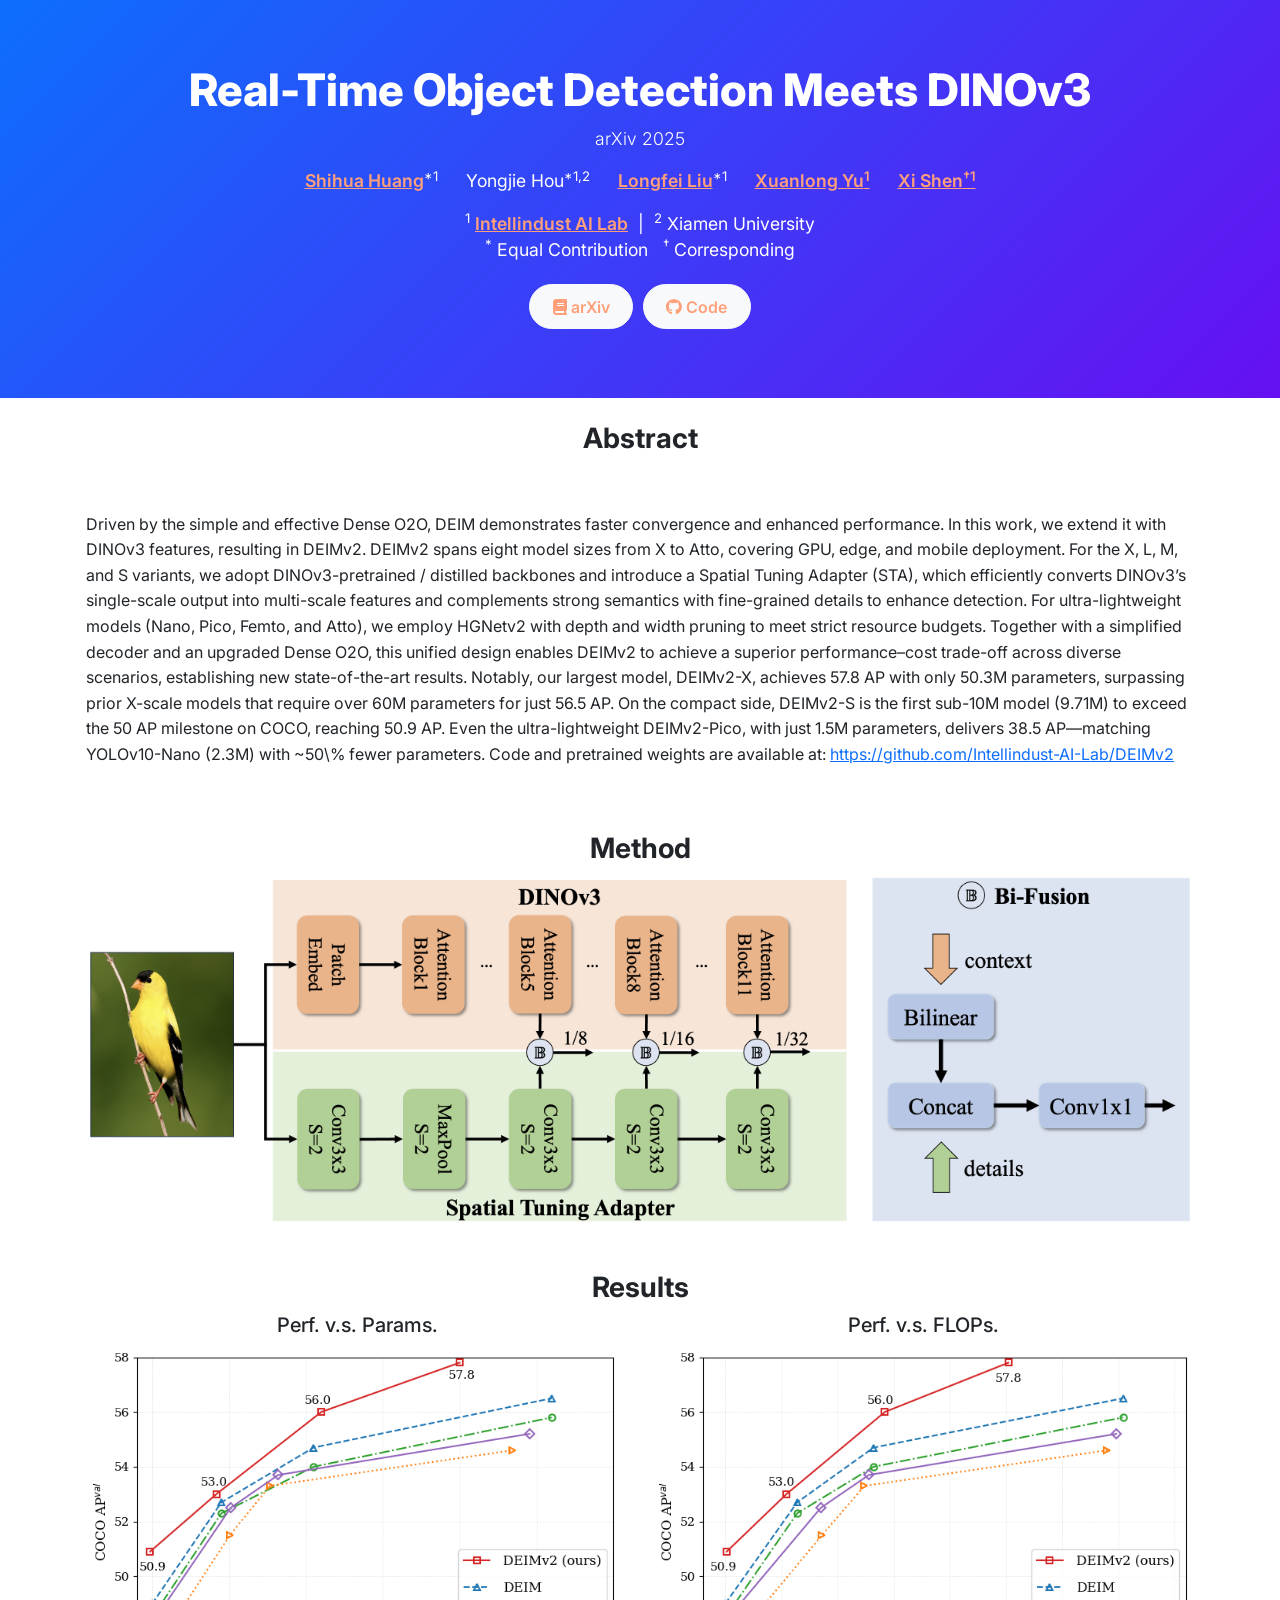
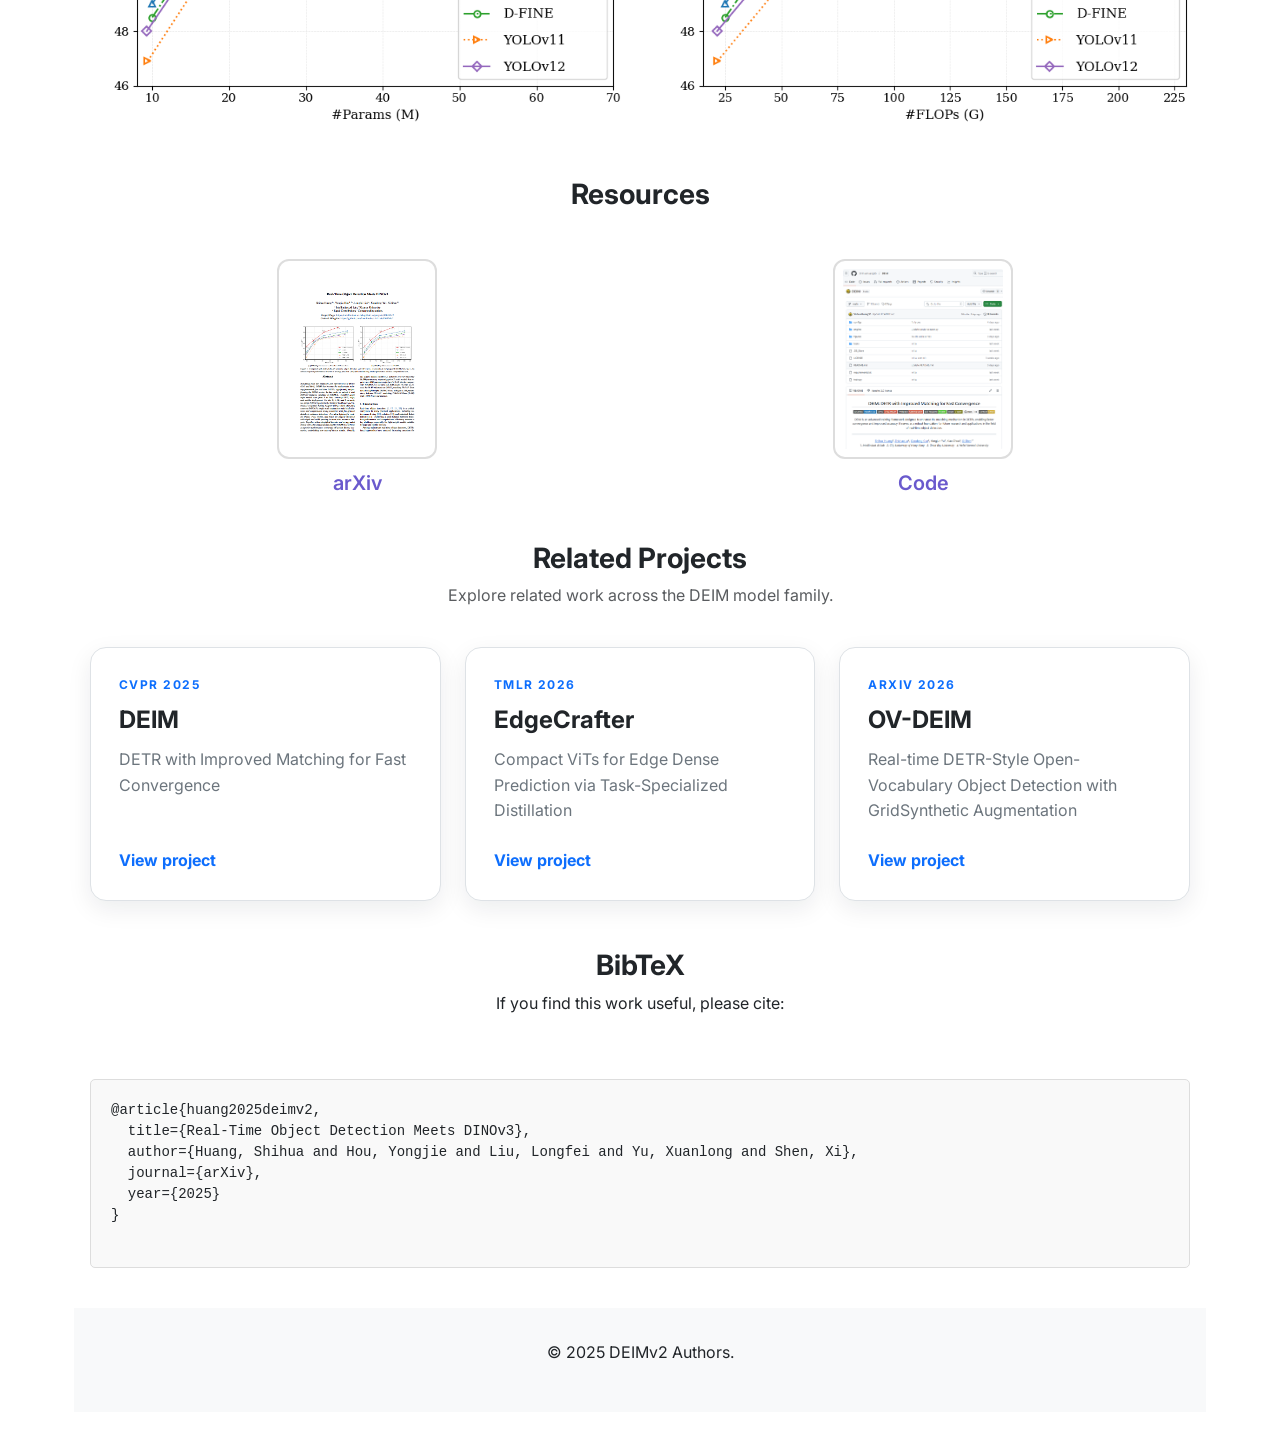
==== commit 8fcc99fa: "Add OV-DEIM publication" ====
--- a/projects/DEIMv2/index.html
+++ b/projects/DEIMv2/index.html
@@ -280,7 +280,7 @@
 
     <div class="col-lg-4 col-md-6 col-12">
       <a href="https://wleilei.github.io/ov-deim-project-page/" target="_blank" rel="noopener noreferrer" class="related-project-card" aria-label="Visit the OV-DEIM project page">
-        <span class="related-project-kicker">Related work</span>
+        <span class="related-project-kicker">arXiv 2026</span>
         <h4>OV-DEIM</h4>
         <p>Real-time DETR-Style Open-Vocabulary Object Detection with GridSynthetic Augmentation</p>
         <span class="related-project-link">View project</span>
